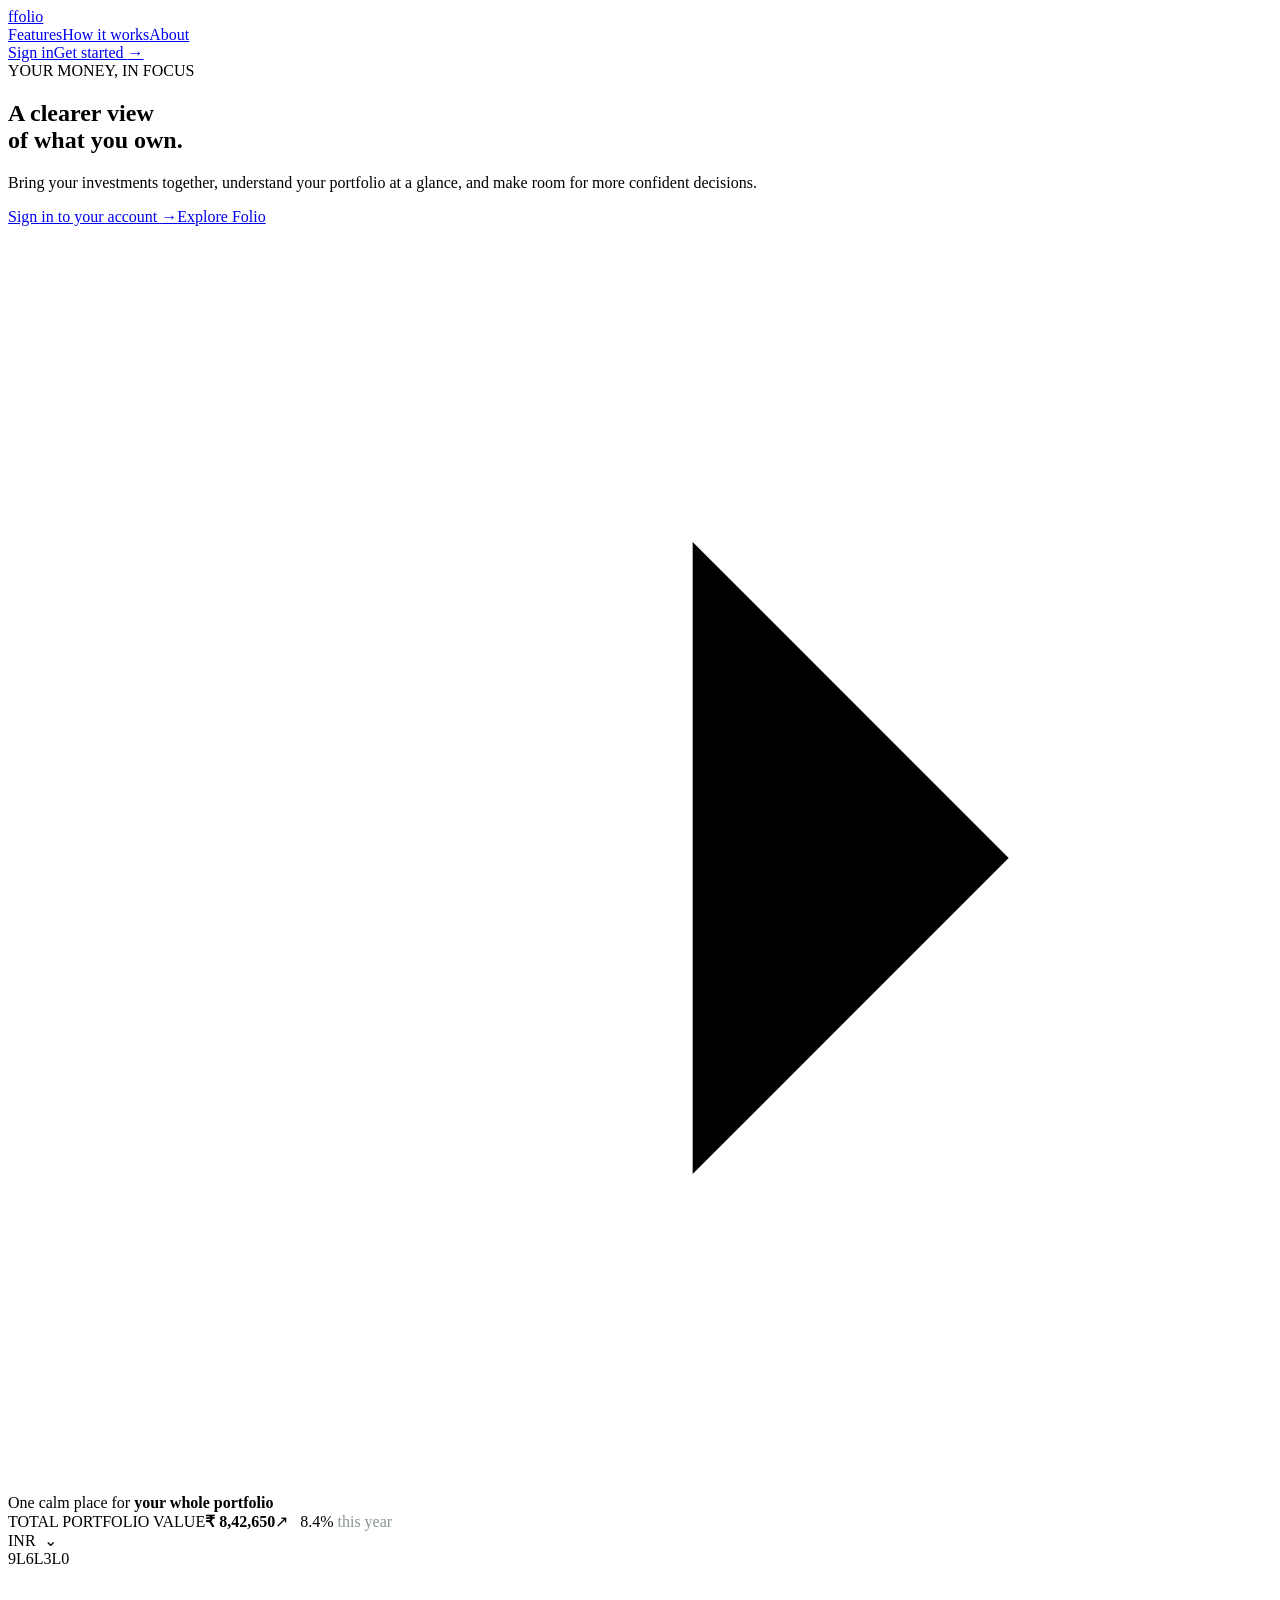
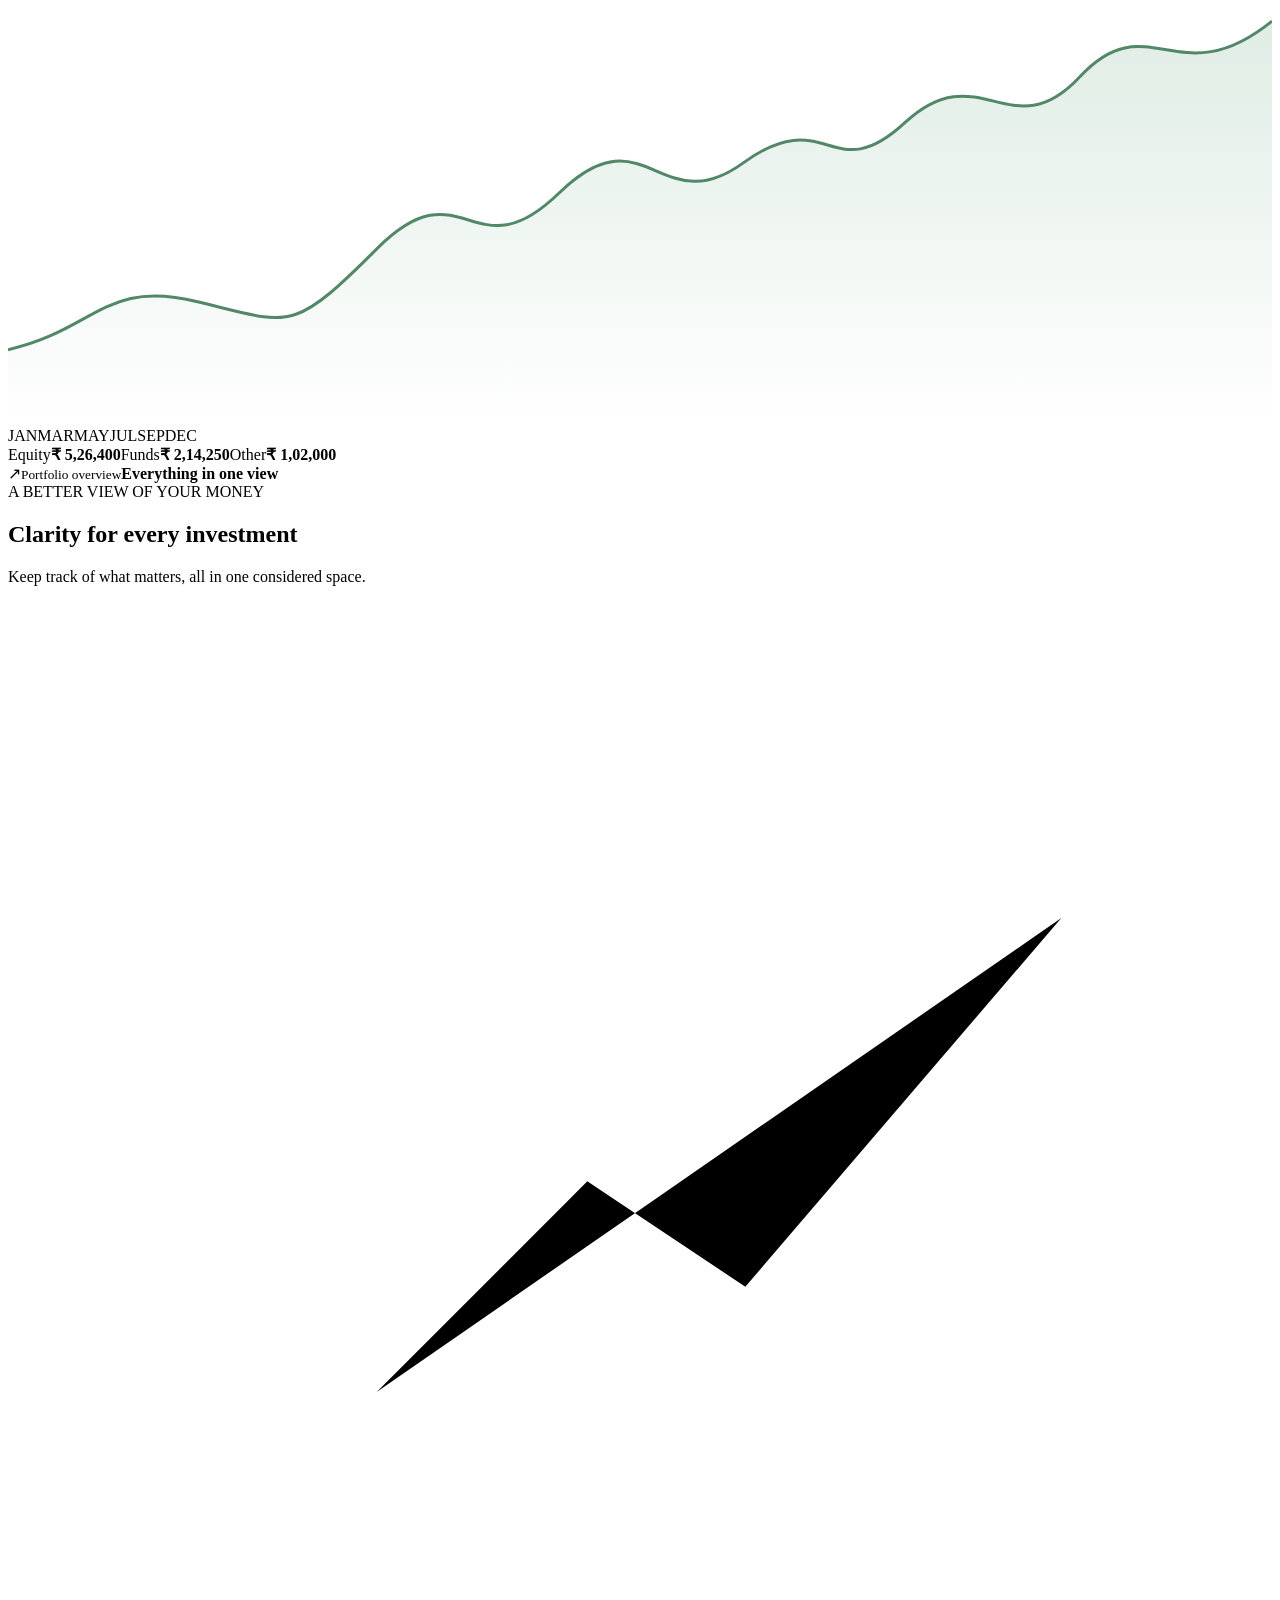
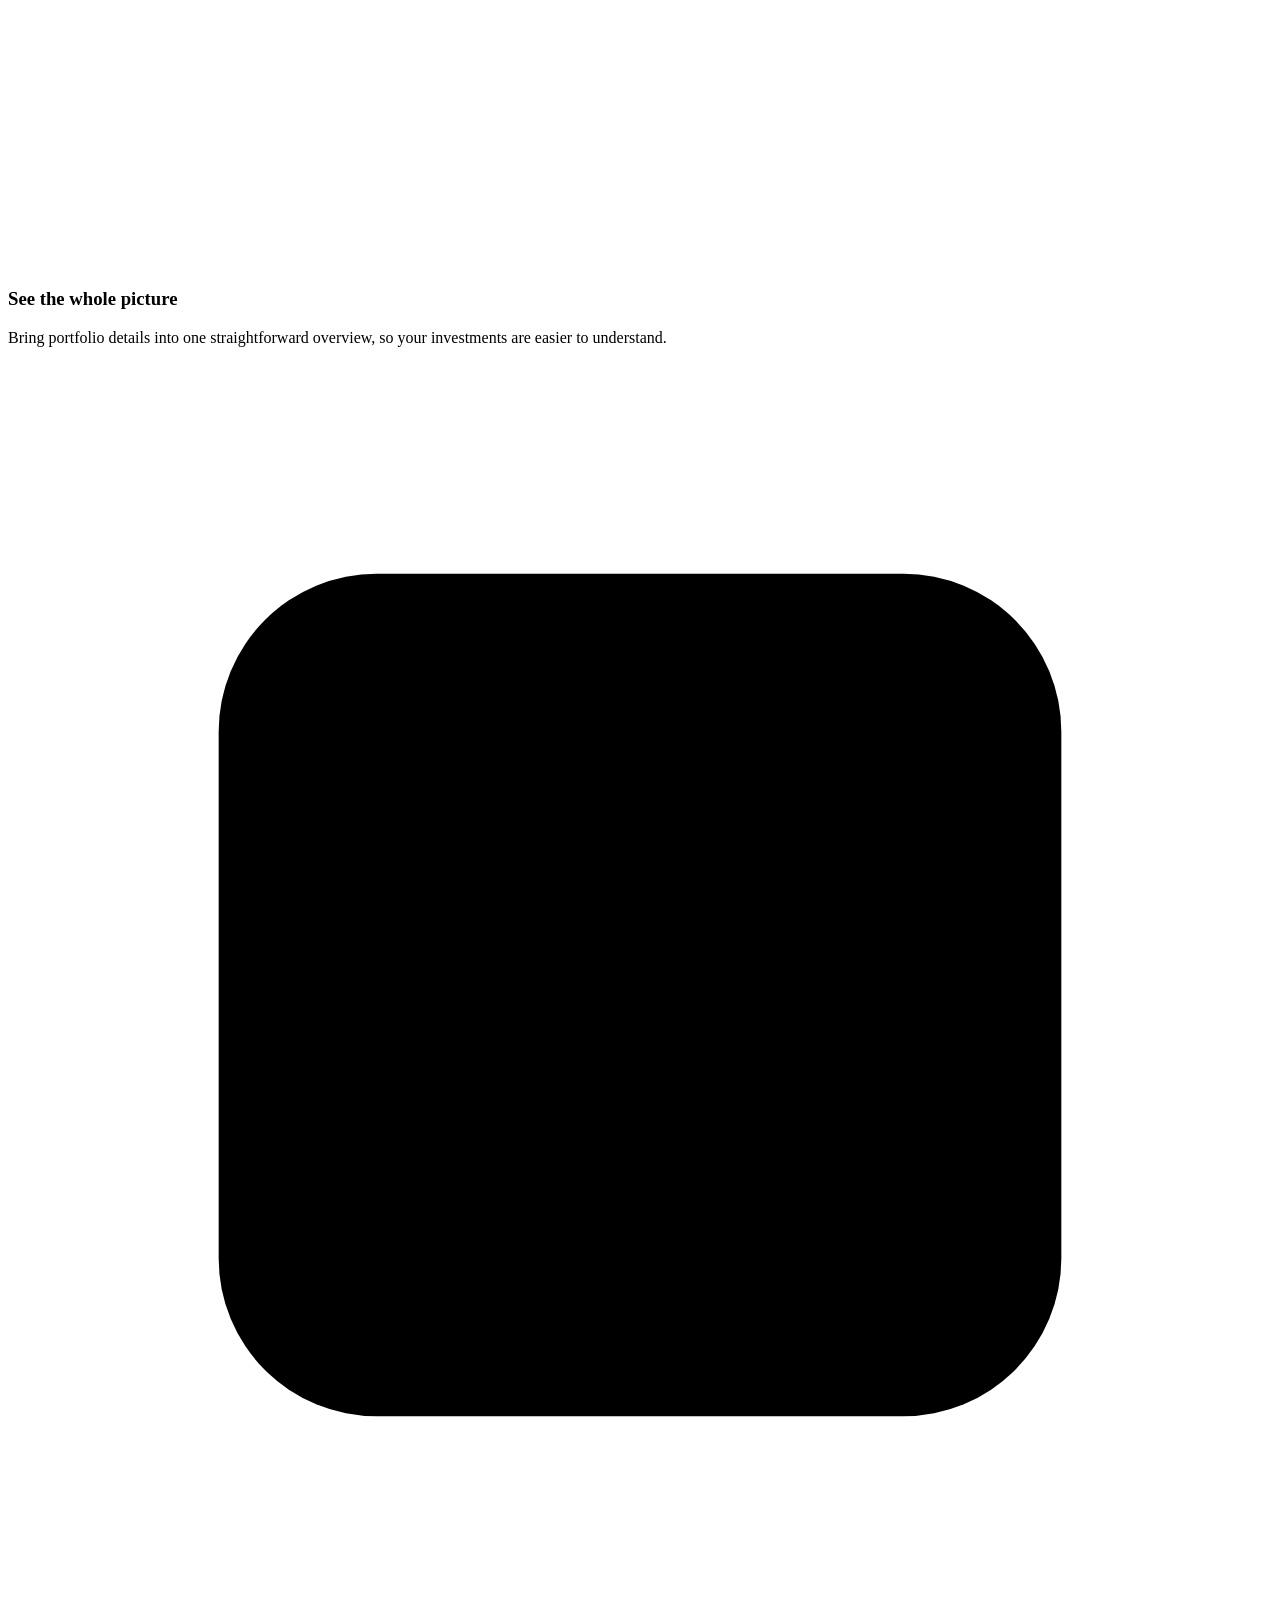
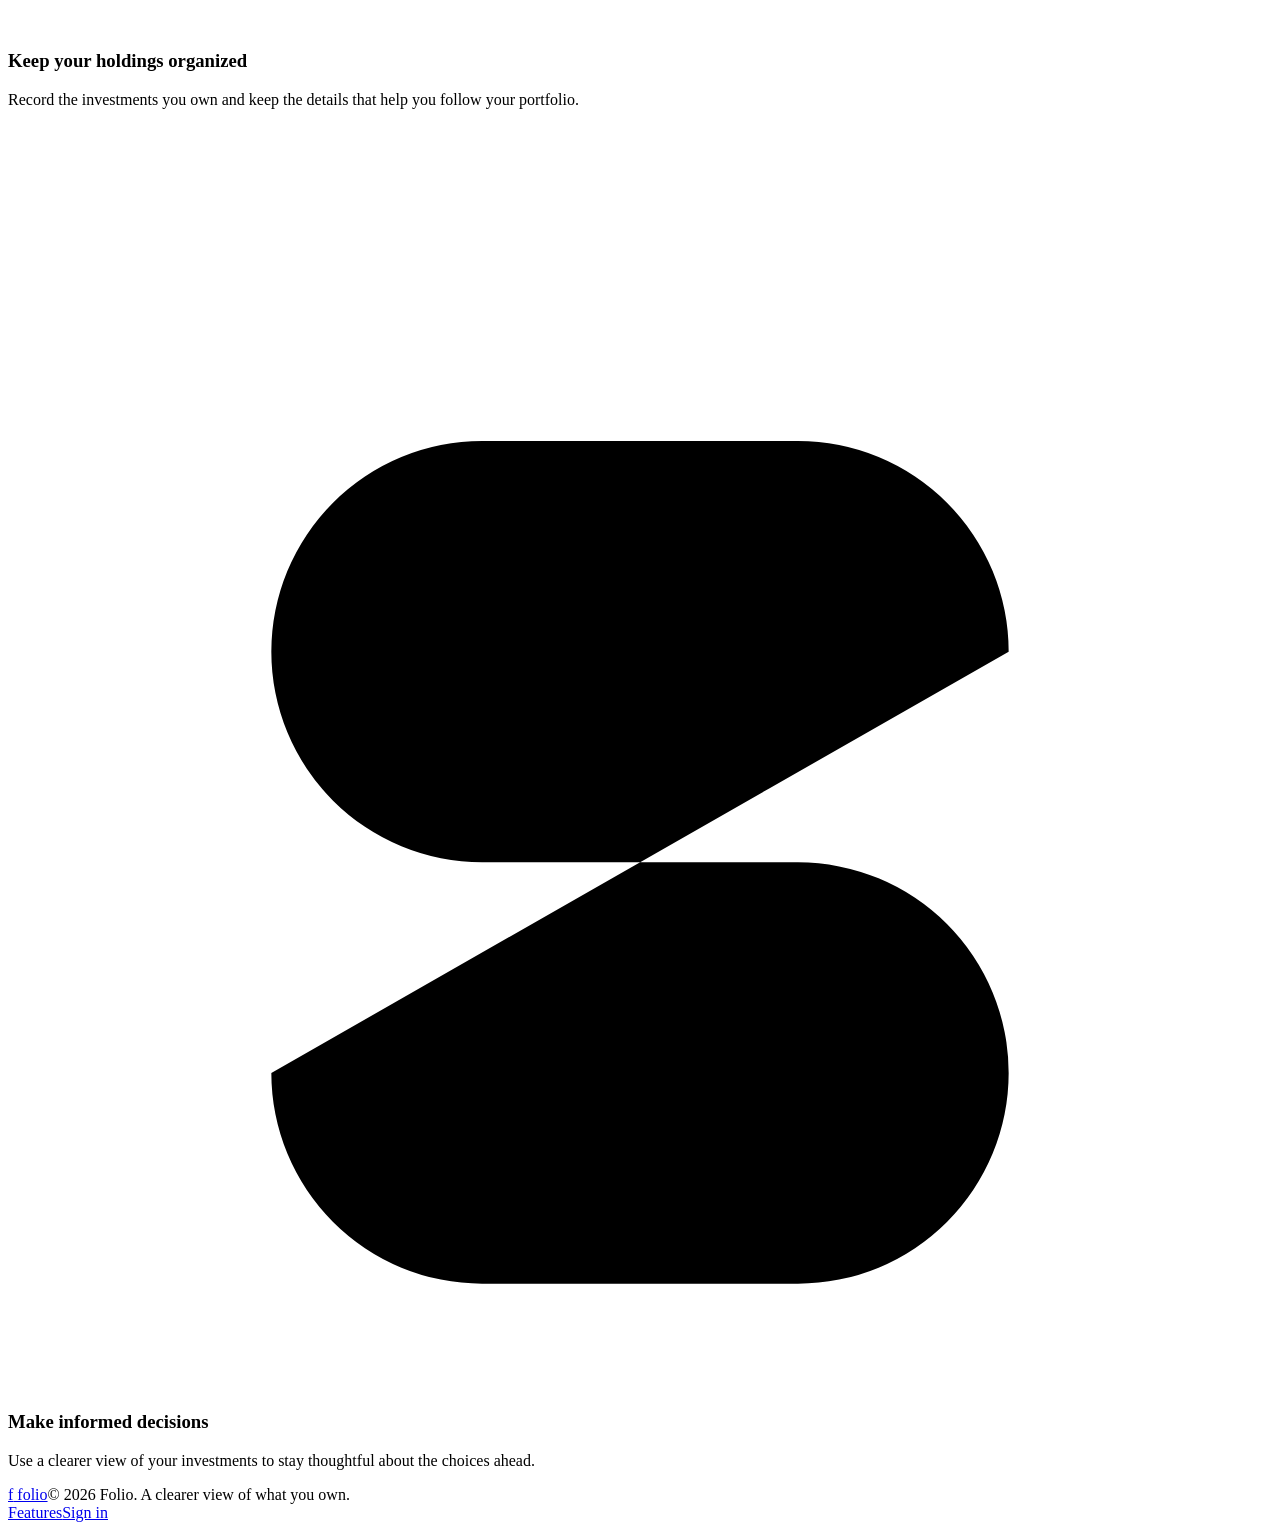
==== src/main/resources/static/index.html @ cc21b484 "User Interface" ====
<!doctype html>
<html lang="en">
<head>
  <meta charset="utf-8">
  <meta name="viewport" content="width=device-width, initial-scale=1">
  <meta name="theme-color" content="#fafbf8">
  <meta name="description" content="Bring your investments together and get a clearer view of your portfolio with Folio.">
  <title>Folio — Your investments, in focus</title>
  <link rel="stylesheet" href="/assets/landing.css">
</head>
<body>
  <header class="topbar wrap">
    <a class="brand" href="/" aria-label="Folio home"><span class="brand-mark">f</span><span>folio</span></a>
    <nav class="nav-links" aria-label="Main navigation"><a href="#features">Features</a><a href="#how-it-works">How it works</a><a href="#about">About</a></nav>
    <div class="nav-actions"><a href="/login.html">Sign in</a><a class="button button-outline" href="/login.html">Get started <span aria-hidden="true">→</span></a></div>
  </header>

  <main>
    <section class="hero wrap" id="about">
      <div class="hero-copy">
        <span class="eyebrow"><i></i> YOUR MONEY, IN FOCUS</span>
        <h1>A clearer view<br>of <span>what you own.</span></h1>
        <p>Bring your investments together, understand your portfolio at a glance, and make room for more confident decisions.</p>
        <div class="hero-actions"><a class="button" href="/login.html">Sign in to your account <span aria-hidden="true">→</span></a><a class="text-arrow" href="#features">Explore Folio <svg viewBox="0 0 24 24" aria-hidden="true"><path d="M4 12h15m-6-6 6 6-6 6"/></svg></a></div>
        <div class="social-proof"><span class="avatars" aria-hidden="true"><i></i><i></i><i></i><i></i></span><span>One calm place for <strong>your whole portfolio</strong></span></div>
      </div>
      <div class="visual" aria-label="Illustration of a portfolio dashboard">
        <div class="dashboard">
          <div class="dash-top"><div><span class="dash-label">TOTAL PORTFOLIO VALUE</span><strong class="dash-value">₹ 8,42,650</strong><span class="dash-change">↗ &nbsp; 8.4% <span style="color:#8b978e;font-weight:400">this year</span></span></div><span class="range">INR &nbsp;⌄</span></div>
          <div class="chart-area"><div class="chart-labels"><span>9L</span><span>6L</span><span>3L</span><span>0</span></div><svg viewBox="0 0 500 180" preserveAspectRatio="none" role="presentation"><defs><linearGradient id="fill" x1="0" x2="0" y1="0" y2="1"><stop offset="0" stop-color="#81b695" stop-opacity=".25"/><stop offset="1" stop-color="#81b695" stop-opacity="0"/></linearGradient></defs><path d="M0 151 C35 143 38 123 75 132 S112 145 146 111 S184 122 218 89 S258 101 291 77 S326 88 355 61 S397 72 424 43 S463 51 500 21 L500 180 L0 180Z" fill="url(#fill)"/><path d="M0 151 C35 143 38 123 75 132 S112 145 146 111 S184 122 218 89 S258 101 291 77 S326 88 355 61 S397 72 424 43 S463 51 500 21" fill="none" stroke="#528768" stroke-width="3" vector-effect="non-scaling-stroke"/></svg></div>
          <div class="chart-bottom"><span>JAN</span><span>MAR</span><span>MAY</span><span>JUL</span><span>SEP</span><span>DEC</span></div>
          <div class="dash-divider"></div><div class="allocation"><span class="asset"><i></i><span>Equity<strong>₹ 5,26,400</strong></span></span><span class="asset"><i></i><span>Funds<strong>₹ 2,14,250</strong></span></span><span class="asset"><i></i><span>Other<strong>₹ 1,02,000</strong></span></span></div>
        </div>
        <div class="float-card"><span class="float-icon">↗</span><span><small>Portfolio overview</small><strong>Everything in one view</strong></span></div>
      </div>
    </section>

    <section class="features" id="features"><div class="wrap"><div class="section-head"><span class="eyebrow">A BETTER VIEW OF YOUR MONEY</span><h2>Clarity for every investment</h2><p>Keep track of what matters, all in one considered space.</p></div>
      <div class="feature-grid" id="how-it-works">
        <article class="feature"><span class="feature-icon"><svg viewBox="0 0 24 24"><path d="M4 19V5m0 14h17M7 15l4-4 3 2 6-7"/></svg></span><h3>See the whole picture</h3><p>Bring portfolio details into one straightforward overview, so your investments are easier to understand.</p></article>
        <article class="feature"><span class="feature-icon"><svg viewBox="0 0 24 24"><rect x="4" y="4" width="16" height="16" rx="3"/><path d="M8 9h8M8 13h5M8 17h3"/></svg></span><h3>Keep your holdings organized</h3><p>Record the investments you own and keep the details that help you follow your portfolio.</p></article>
        <article class="feature"><span class="feature-icon"><svg viewBox="0 0 24 24"><path d="M12 3v18m7-11a4 4 0 0 0-4-4H9a4 4 0 0 0 0 8h6a4 4 0 0 1 0 8H9a4 4 0 0 1-4-4"/></svg></span><h3>Make informed decisions</h3><p>Use a clearer view of your investments to stay thoughtful about the choices ahead.</p></article>
      </div>
    </div></section>
  </main>
  <footer class="footer wrap"><a class="footer-brand" href="/" aria-label="Folio home"><span class="brand-mark">f</span> folio</a><span>© 2026 Folio. A clearer view of what you own.</span><div class="footer-links"><a href="#features">Features</a><a href="/login.html">Sign in</a></div></footer>
</body>
</html>
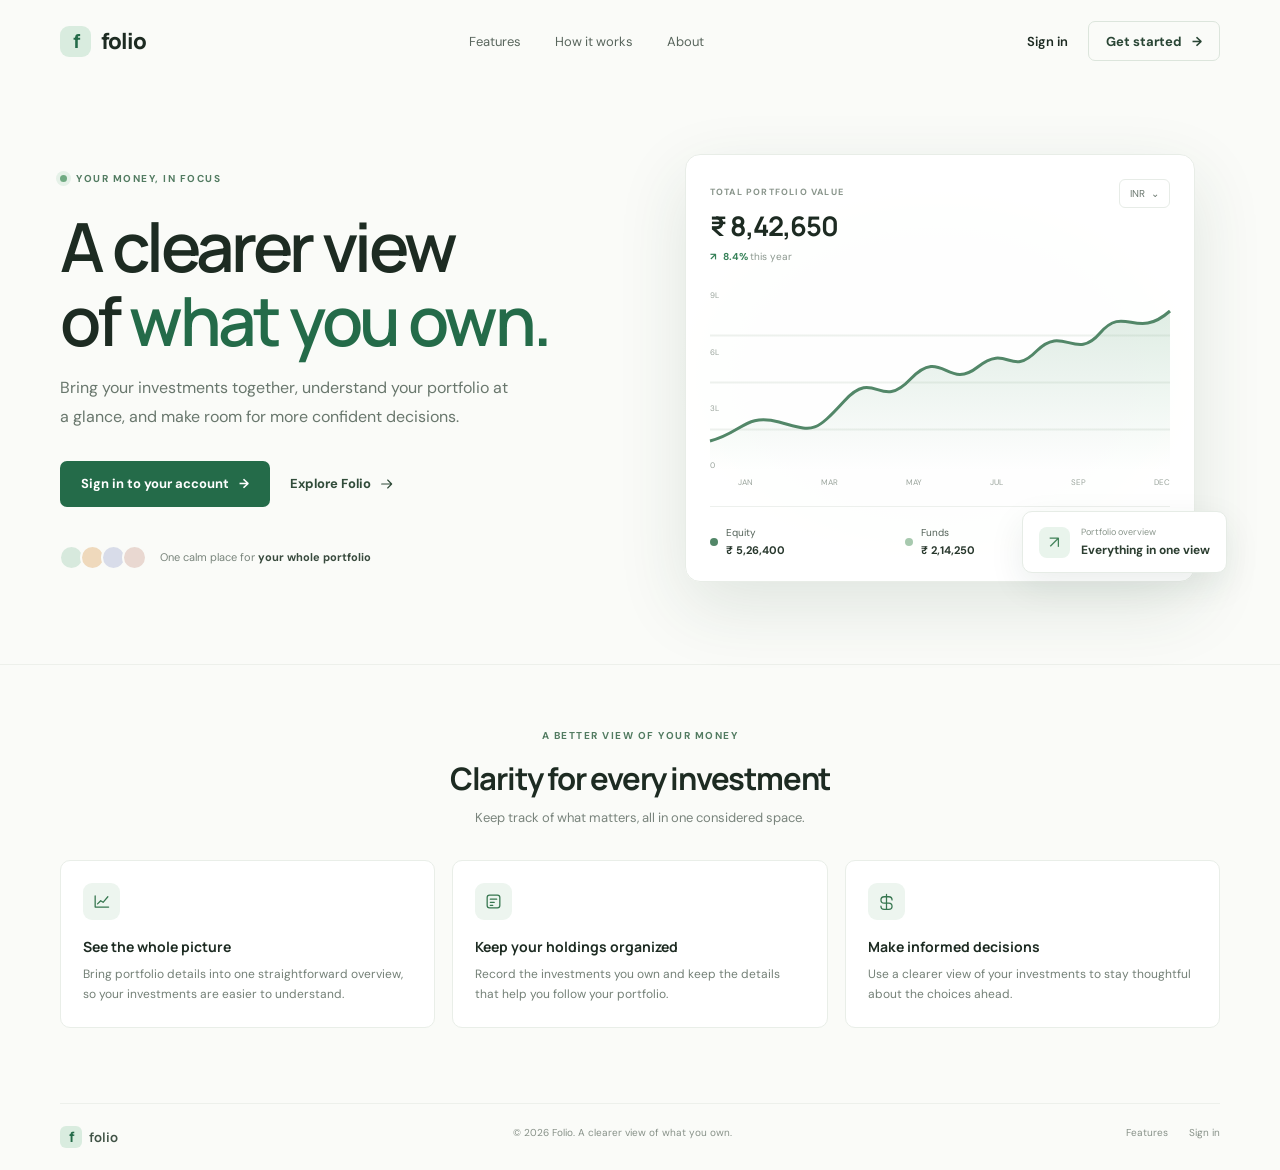
==== commit ad83eaa8: "UI + SignUp + BSE data" ====
--- a/src/main/resources/static/index.html
+++ b/src/main/resources/static/index.html
@@ -6,13 +6,13 @@
   <meta name="theme-color" content="#fafbf8">
   <meta name="description" content="Bring your investments together and get a clearer view of your portfolio with Folio.">
   <title>Folio — Your investments, in focus</title>
-  <link rel="stylesheet" href="/assets/landing.css">
+  <link rel="stylesheet" href="assets/landing.css">
 </head>
 <body>
   <header class="topbar wrap">
-    <a class="brand" href="/" aria-label="Folio home"><span class="brand-mark">f</span><span>folio</span></a>
+    <a class="brand" href="./" aria-label="Folio home"><span class="brand-mark">f</span><span>folio</span></a>
     <nav class="nav-links" aria-label="Main navigation"><a href="#features">Features</a><a href="#how-it-works">How it works</a><a href="#about">About</a></nav>
-    <div class="nav-actions"><a href="/login.html">Sign in</a><a class="button button-outline" href="/login.html">Get started <span aria-hidden="true">→</span></a></div>
+    <div class="nav-actions"><a href="login.html">Sign in</a><a class="button button-outline" href="login.html">Get started <span aria-hidden="true">→</span></a></div>
   </header>
 
   <main>
@@ -21,7 +21,7 @@
         <span class="eyebrow"><i></i> YOUR MONEY, IN FOCUS</span>
         <h1>A clearer view<br>of <span>what you own.</span></h1>
         <p>Bring your investments together, understand your portfolio at a glance, and make room for more confident decisions.</p>
-        <div class="hero-actions"><a class="button" href="/login.html">Sign in to your account <span aria-hidden="true">→</span></a><a class="text-arrow" href="#features">Explore Folio <svg viewBox="0 0 24 24" aria-hidden="true"><path d="M4 12h15m-6-6 6 6-6 6"/></svg></a></div>
+        <div class="hero-actions"><a class="button" href="login.html">Sign in to your account <span aria-hidden="true">→</span></a><a class="text-arrow" href="#features">Explore Folio <svg viewBox="0 0 24 24" aria-hidden="true"><path d="M4 12h15m-6-6 6 6-6 6"/></svg></a></div>
         <div class="social-proof"><span class="avatars" aria-hidden="true"><i></i><i></i><i></i><i></i></span><span>One calm place for <strong>your whole portfolio</strong></span></div>
       </div>
       <div class="visual" aria-label="Illustration of a portfolio dashboard">
@@ -43,6 +43,6 @@
       </div>
     </div></section>
   </main>
-  <footer class="footer wrap"><a class="footer-brand" href="/" aria-label="Folio home"><span class="brand-mark">f</span> folio</a><span>© 2026 Folio. A clearer view of what you own.</span><div class="footer-links"><a href="#features">Features</a><a href="/login.html">Sign in</a></div></footer>
+  <footer class="footer wrap"><a class="footer-brand" href="./" aria-label="Folio home"><span class="brand-mark">f</span> folio</a><span>© 2026 Folio. A clearer view of what you own.</span><div class="footer-links"><a href="#features">Features</a><a href="login.html">Sign in</a></div></footer>
 </body>
 </html>
--- a/src/main/resources/static/assets/landing.css
+++ b/src/main/resources/static/assets/landing.css
@@ -0,0 +1,11 @@
+@import url('https://fonts.googleapis.com/css2?family=DM+Sans:wght@400;500;600;700&family=Manrope:wght@400;500;600;700;800&display=swap');
+
+:root{font-family:"DM Sans",sans-serif;color:#1d2b22;background:#fafbf8;font-synthesis:none;text-rendering:optimizeLegibility;-webkit-font-smoothing:antialiased;--green:#246b49;--dark:#153b2a;--muted:#68766c}
+*{box-sizing:border-box}html{scroll-behavior:smooth}body{min-width:320px;margin:0}a{color:inherit;text-decoration:none}.wrap{width:min(1160px,calc(100% - 64px));margin:auto}
+.topbar{height:82px;display:flex;align-items:center;justify-content:space-between}.brand{display:flex;align-items:center;gap:10px;font:800 22px Manrope,sans-serif;letter-spacing:-1px}.brand-mark{width:31px;height:31px;display:grid;place-items:center;border-radius:9px;background:#d9ecdf;color:#246b49;font:800 19px Manrope,sans-serif}.nav-links{display:flex;align-items:center;gap:34px;color:#59665d;font-size:13px}.nav-links a:hover,.footer a:hover{color:var(--green)}.nav-actions{display:flex;align-items:center;gap:20px;font-size:13px;font-weight:600}.button{display:inline-flex;min-height:46px;align-items:center;justify-content:center;gap:10px;padding:0 20px;border:1px solid transparent;border-radius:7px;background:var(--green);color:white;font-size:13px;font-weight:700;transition:transform .18s,background .18s}.button:hover{transform:translateY(-1px);background:#1c573a}.button-outline{min-height:40px;padding:0 17px;border-color:#dce5dc;background:transparent;color:#294534}.button-outline:hover{background:#f0f6f1;color:var(--green)}
+.hero{display:grid;grid-template-columns:1fr 1.02fr;align-items:center;gap:50px;padding:72px 0 82px}.eyebrow{display:inline-flex;align-items:center;gap:9px;color:#527b61;font-size:10px;font-weight:700;letter-spacing:1.5px}.eyebrow i{width:7px;height:7px;border-radius:50%;background:#70aa82;box-shadow:0 0 0 4px #e5f1e8}.hero h1{max-width:540px;margin:23px 0 17px;font:600 clamp(44px,5.3vw,68px)/1.08 Manrope,sans-serif;letter-spacing:-3.6px}.hero h1 span{color:var(--green)}.hero-copy>p{max-width:450px;margin:0;color:#69776d;font-size:16px;line-height:1.8}.hero-actions{display:flex;align-items:center;gap:20px;margin-top:29px}.text-arrow{display:inline-flex;align-items:center;gap:8px;color:#314c3a;font-size:13px;font-weight:700}.text-arrow svg{width:16px;fill:none;stroke:currentColor;stroke-linecap:round;stroke-linejoin:round;stroke-width:1.7}.social-proof{display:flex;align-items:center;gap:13px;margin-top:38px;color:#78847b;font-size:11px}.avatars{display:flex;padding-left:3px}.avatars i{width:25px;height:25px;margin-left:-4px;border:2px solid #fafbf8;border-radius:50%;background:#d7e9dd}.avatars i:nth-child(2){background:#efd9bc}.avatars i:nth-child(3){background:#d8dce9}.avatars i:nth-child(4){background:#e9d8d1}.social-proof strong{color:#384a3d}
+.visual{position:relative;min-height:410px;display:grid;place-items:center}.visual::before{position:absolute;inset:35px 20px 20px 15px;border-radius:50%;background:radial-gradient(ellipse,#e6f1e8 0,rgba(230,241,232,.5) 48%,transparent 70%);content:""}.dashboard{position:relative;width:min(100%,510px);padding:24px;border:1px solid #e8ede7;border-radius:15px;background:rgba(255,255,255,.94);box-shadow:0 24px 70px rgba(36,70,47,.12)}.dash-top{display:flex;justify-content:space-between;align-items:flex-start}.dash-label{color:#89958b;font-size:9px;font-weight:700;letter-spacing:1.2px}.dash-value{display:block;margin-top:7px;font:700 27px Manrope,sans-serif;letter-spacing:-1px}.dash-change{margin-top:9px;color:#368158;font-size:10px;font-weight:700}.range{padding:7px 10px;border:1px solid #e7ece7;border-radius:6px;color:#6a776e;font-size:10px}.chart-area{position:relative;height:180px;margin-top:25px;background:repeating-linear-gradient(to bottom,transparent 0,transparent 44px,#edf1ed 45px,#edf1ed 46px,transparent 47px)}.chart-area svg{width:100%;height:100%;overflow:visible}.chart-labels{position:absolute;top:0;left:0;display:flex;height:100%;flex-direction:column;justify-content:space-between;color:#9aa49c;font-size:8px}.chart-bottom{display:flex;justify-content:space-between;margin:7px 0 0 28px;color:#9aa49c;font-size:8px}.dash-divider{height:1px;margin:19px 0;background:#edf0ed}.allocation{display:flex;align-items:center;justify-content:space-between}.asset{display:flex;align-items:center;gap:8px;color:#526157;font-size:10px}.asset i{width:8px;height:8px;border-radius:50%;background:#528768}.asset:nth-child(2) i{background:#a7c9ae}.asset:nth-child(3) i{background:#d5b57d}.asset strong{display:block;margin-top:4px;color:#28382d;font-size:11px}.float-card{position:absolute;right:-7px;bottom:9px;display:flex;align-items:center;gap:11px;padding:14px 16px;border:1px solid #e6ece6;border-radius:10px;background:white;box-shadow:0 12px 35px #173d2b16}.float-icon{width:31px;height:31px;display:grid;place-items:center;border-radius:8px;background:#e9f4ec;color:#43835a;font-size:17px}.float-card small{display:block;color:#89958b;font-size:9px}.float-card strong{display:block;margin-top:4px;color:#2c3e31;font-size:12px}
+.features{padding:58px 0 75px;border-top:1px solid #edf0eb}.section-head{text-align:center}.section-head .eyebrow{justify-content:center}.section-head h2{margin:13px 0 10px;font:700 31px Manrope,sans-serif;letter-spacing:-1.2px}.section-head p{margin:0;color:#79847c;font-size:13px}.feature-grid{display:grid;grid-template-columns:repeat(3,1fr);gap:17px;margin-top:34px}.feature{padding:22px;border:1px solid #e9eee8;border-radius:10px;background:white}.feature-icon{width:37px;height:37px;display:grid;place-items:center;border-radius:9px;background:#edf5ef;color:#36764f}.feature-icon svg{width:19px;height:19px;fill:none;stroke:currentColor;stroke-width:1.6;stroke-linecap:round;stroke-linejoin:round}.feature h3{margin:17px 0 8px;font:700 14px Manrope,sans-serif}.feature p{margin:0;color:#748077;font-size:12px;line-height:1.7}.footer{display:flex;justify-content:space-between;padding:22px 0;border-top:1px solid #edf0eb;color:#879188;font-size:10px}.footer-brand{display:flex;align-items:center;gap:7px;font:700 13px Manrope,sans-serif;color:#405346}.footer .brand-mark{width:22px;height:22px;border-radius:6px;font-size:14px}.footer-links{display:flex;gap:21px}
+@media(max-width:850px){.nav-links{gap:17px}.hero{grid-template-columns:1fr;gap:15px;padding-top:54px}.hero-copy{text-align:center}.hero h1,.hero-copy>p{margin-right:auto;margin-left:auto}.hero-actions,.social-proof{justify-content:center}.visual{min-height:380px}.dashboard{width:min(100%,550px)}.features{padding-top:42px}}
+@media(max-width:600px){.wrap{width:calc(100% - 40px)}.topbar{height:70px}.nav-links{display:none}.nav-actions{gap:13px;font-size:12px}.button-outline{min-height:37px;padding:0 13px}.hero{padding:55px 0 48px}.hero h1{font-size:45px;letter-spacing:-2.5px}.hero-copy>p{font-size:14px}.hero-actions{gap:16px}.visual{min-height:310px;margin:0 -6px}.dashboard{padding:18px}.dash-value{font-size:23px}.chart-area{height:145px}.float-card{right:-1px;bottom:0;padding:10px}.features{padding:42px 0 55px}.section-head h2{font-size:26px}.feature-grid{grid-template-columns:1fr;gap:11px;margin-top:25px}.feature{padding:18px}.feature h3{margin-top:12px}.footer{gap:15px;align-items:flex-start}.footer-links{gap:12px}}
+@media(prefers-reduced-motion:reduce){html{scroll-behavior:auto}*,*::before,*::after{transition:none!important}}
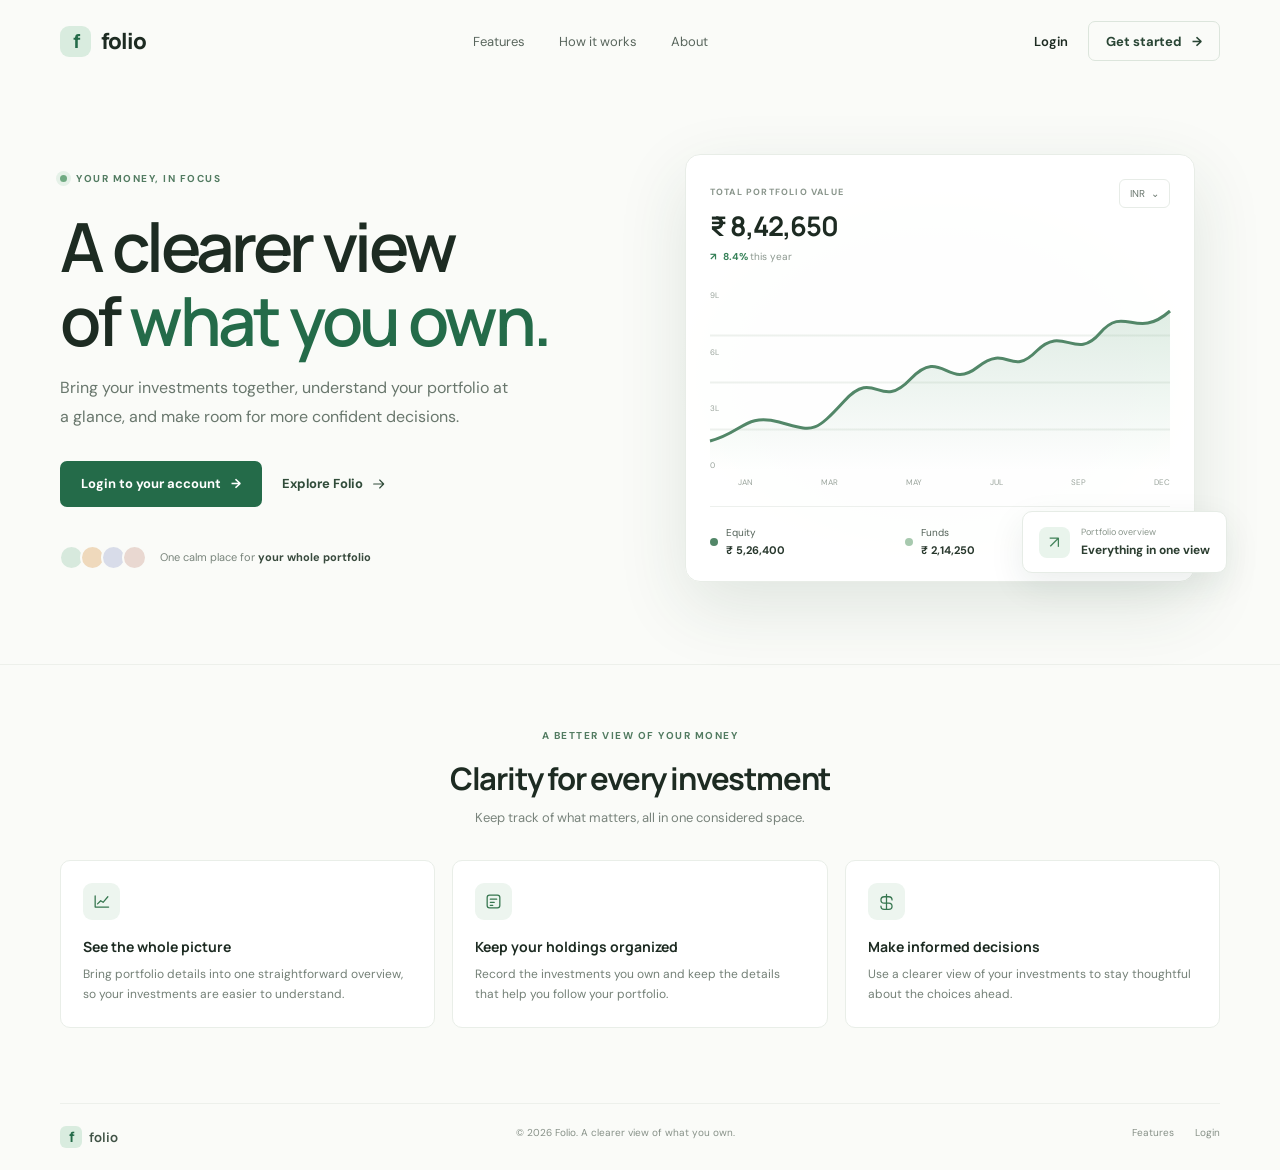
==== commit 5cc586e6: "UI + SignUp + BSE data +Login" ====
--- a/src/main/resources/static/index.html
+++ b/src/main/resources/static/index.html
@@ -12,7 +12,7 @@
   <header class="topbar wrap">
     <a class="brand" href="./" aria-label="Folio home"><span class="brand-mark">f</span><span>folio</span></a>
     <nav class="nav-links" aria-label="Main navigation"><a href="#features">Features</a><a href="#how-it-works">How it works</a><a href="#about">About</a></nav>
-    <div class="nav-actions"><a href="login.html">Sign in</a><a class="button button-outline" href="login.html">Get started <span aria-hidden="true">→</span></a></div>
+    <div class="nav-actions"><a href="login.html">Login</a><a class="button button-outline" href="login.html">Get started <span aria-hidden="true">→</span></a></div>
   </header>
 
   <main>
@@ -21,7 +21,7 @@
         <span class="eyebrow"><i></i> YOUR MONEY, IN FOCUS</span>
         <h1>A clearer view<br>of <span>what you own.</span></h1>
         <p>Bring your investments together, understand your portfolio at a glance, and make room for more confident decisions.</p>
-        <div class="hero-actions"><a class="button" href="login.html">Sign in to your account <span aria-hidden="true">→</span></a><a class="text-arrow" href="#features">Explore Folio <svg viewBox="0 0 24 24" aria-hidden="true"><path d="M4 12h15m-6-6 6 6-6 6"/></svg></a></div>
+        <div class="hero-actions"><a class="button" href="login.html">Login to your account <span aria-hidden="true">→</span></a><a class="text-arrow" href="#features">Explore Folio <svg viewBox="0 0 24 24" aria-hidden="true"><path d="M4 12h15m-6-6 6 6-6 6"/></svg></a></div>
         <div class="social-proof"><span class="avatars" aria-hidden="true"><i></i><i></i><i></i><i></i></span><span>One calm place for <strong>your whole portfolio</strong></span></div>
       </div>
       <div class="visual" aria-label="Illustration of a portfolio dashboard">
@@ -43,6 +43,6 @@
       </div>
     </div></section>
   </main>
-  <footer class="footer wrap"><a class="footer-brand" href="./" aria-label="Folio home"><span class="brand-mark">f</span> folio</a><span>© 2026 Folio. A clearer view of what you own.</span><div class="footer-links"><a href="#features">Features</a><a href="login.html">Sign in</a></div></footer>
+  <footer class="footer wrap"><a class="footer-brand" href="./" aria-label="Folio home"><span class="brand-mark">f</span> folio</a><span>© 2026 Folio. A clearer view of what you own.</span><div class="footer-links"><a href="#features">Features</a><a href="login.html">Login</a></div></footer>
 </body>
 </html>
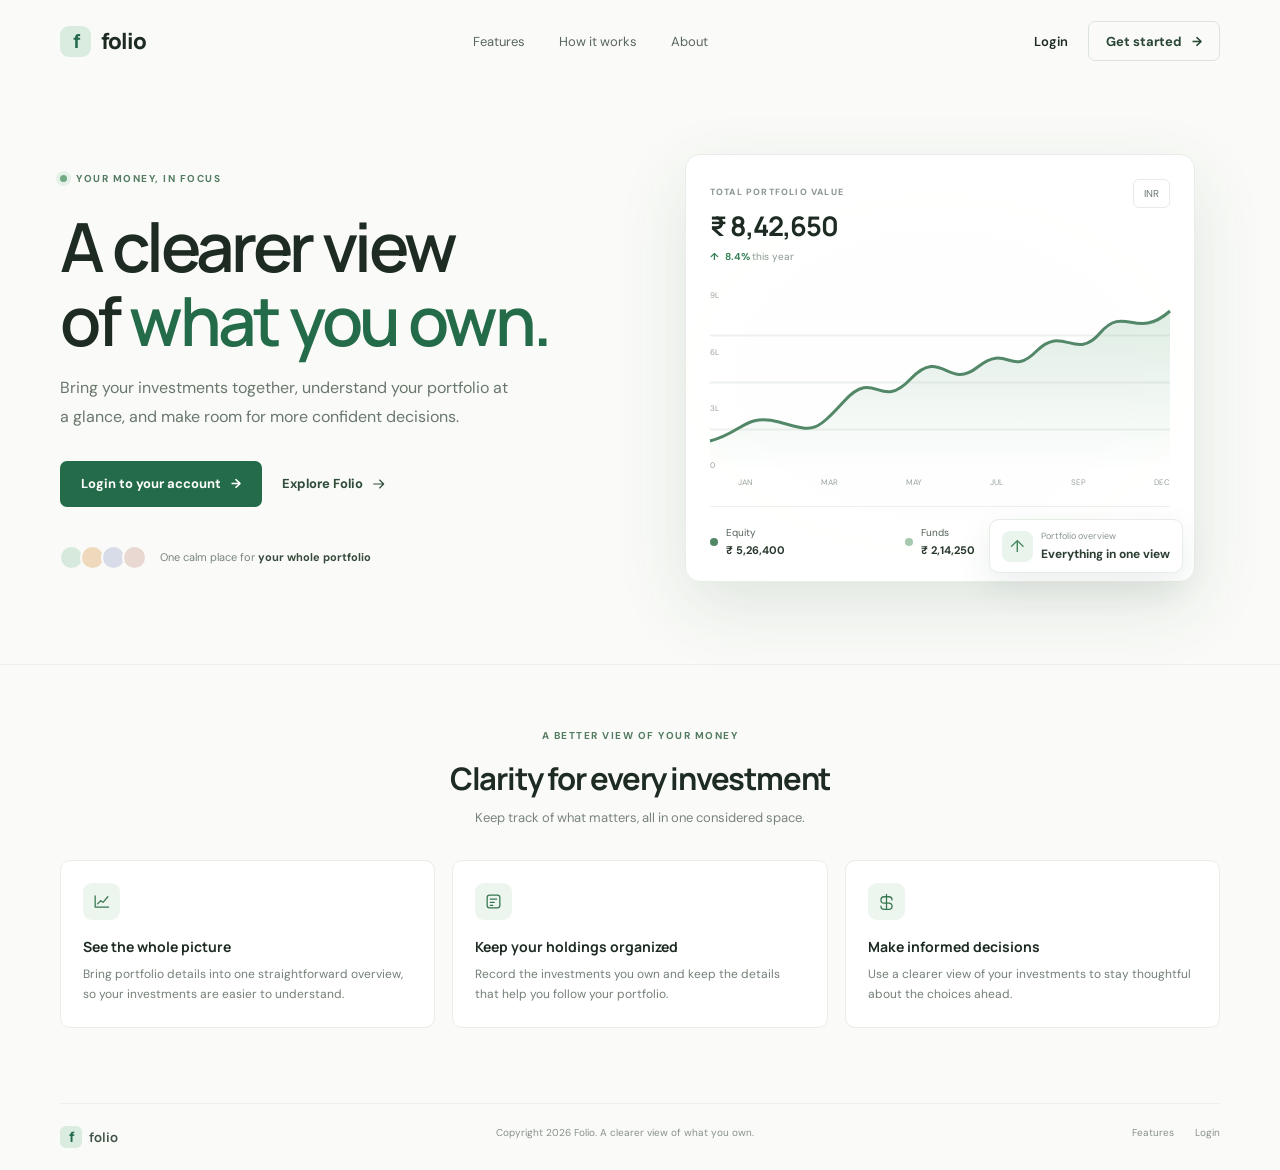
==== commit 4bed788e: "Contains Forgot password, Add Portfolio and Add Holdings features" ====
--- a/src/main/resources/static/index.html
+++ b/src/main/resources/static/index.html
@@ -5,14 +5,14 @@
   <meta name="viewport" content="width=device-width, initial-scale=1">
   <meta name="theme-color" content="#fafbf8">
   <meta name="description" content="Bring your investments together and get a clearer view of your portfolio with Folio.">
-  <title>Folio — Your investments, in focus</title>
+  <title>Folio - Your investments, in focus</title>
   <link rel="stylesheet" href="assets/landing.css">
 </head>
 <body>
   <header class="topbar wrap">
     <a class="brand" href="./" aria-label="Folio home"><span class="brand-mark">f</span><span>folio</span></a>
     <nav class="nav-links" aria-label="Main navigation"><a href="#features">Features</a><a href="#how-it-works">How it works</a><a href="#about">About</a></nav>
-    <div class="nav-actions"><a href="login.html">Login</a><a class="button button-outline" href="login.html">Get started <span aria-hidden="true">→</span></a></div>
+    <div class="nav-actions"><a href="login.html">Login</a><a class="button button-outline" href="login.html">Get started <span aria-hidden="true">&rarr;</span></a></div>
   </header>
 
   <main>
@@ -21,17 +21,17 @@
         <span class="eyebrow"><i></i> YOUR MONEY, IN FOCUS</span>
         <h1>A clearer view<br>of <span>what you own.</span></h1>
         <p>Bring your investments together, understand your portfolio at a glance, and make room for more confident decisions.</p>
-        <div class="hero-actions"><a class="button" href="login.html">Login to your account <span aria-hidden="true">→</span></a><a class="text-arrow" href="#features">Explore Folio <svg viewBox="0 0 24 24" aria-hidden="true"><path d="M4 12h15m-6-6 6 6-6 6"/></svg></a></div>
+        <div class="hero-actions"><a class="button" href="login.html">Login to your account <span aria-hidden="true">&rarr;</span></a><a class="text-arrow" href="#features">Explore Folio <svg viewBox="0 0 24 24" aria-hidden="true"><path d="M4 12h15m-6-6 6 6-6 6"/></svg></a></div>
         <div class="social-proof"><span class="avatars" aria-hidden="true"><i></i><i></i><i></i><i></i></span><span>One calm place for <strong>your whole portfolio</strong></span></div>
       </div>
       <div class="visual" aria-label="Illustration of a portfolio dashboard">
         <div class="dashboard">
-          <div class="dash-top"><div><span class="dash-label">TOTAL PORTFOLIO VALUE</span><strong class="dash-value">₹ 8,42,650</strong><span class="dash-change">↗ &nbsp; 8.4% <span style="color:#8b978e;font-weight:400">this year</span></span></div><span class="range">INR &nbsp;⌄</span></div>
+          <div class="dash-top"><div><span class="dash-label">TOTAL PORTFOLIO VALUE</span><strong class="dash-value">&#8377; 8,42,650</strong><span class="dash-change">&uarr; &nbsp; 8.4% <span style="color:#8b978e;font-weight:400">this year</span></span></div><span class="range">INR</span></div>
           <div class="chart-area"><div class="chart-labels"><span>9L</span><span>6L</span><span>3L</span><span>0</span></div><svg viewBox="0 0 500 180" preserveAspectRatio="none" role="presentation"><defs><linearGradient id="fill" x1="0" x2="0" y1="0" y2="1"><stop offset="0" stop-color="#81b695" stop-opacity=".25"/><stop offset="1" stop-color="#81b695" stop-opacity="0"/></linearGradient></defs><path d="M0 151 C35 143 38 123 75 132 S112 145 146 111 S184 122 218 89 S258 101 291 77 S326 88 355 61 S397 72 424 43 S463 51 500 21 L500 180 L0 180Z" fill="url(#fill)"/><path d="M0 151 C35 143 38 123 75 132 S112 145 146 111 S184 122 218 89 S258 101 291 77 S326 88 355 61 S397 72 424 43 S463 51 500 21" fill="none" stroke="#528768" stroke-width="3" vector-effect="non-scaling-stroke"/></svg></div>
           <div class="chart-bottom"><span>JAN</span><span>MAR</span><span>MAY</span><span>JUL</span><span>SEP</span><span>DEC</span></div>
-          <div class="dash-divider"></div><div class="allocation"><span class="asset"><i></i><span>Equity<strong>₹ 5,26,400</strong></span></span><span class="asset"><i></i><span>Funds<strong>₹ 2,14,250</strong></span></span><span class="asset"><i></i><span>Other<strong>₹ 1,02,000</strong></span></span></div>
+          <div class="dash-divider"></div><div class="allocation"><span class="asset"><i></i><span>Equity<strong>&#8377; 5,26,400</strong></span></span><span class="asset"><i></i><span>Funds<strong>&#8377; 2,14,250</strong></span></span><span class="asset"><i></i><span>Other<strong>&#8377; 1,02,000</strong></span></span></div>
         </div>
-        <div class="float-card"><span class="float-icon">↗</span><span><small>Portfolio overview</small><strong>Everything in one view</strong></span></div>
+        <div class="float-card"><span class="float-icon">&uarr;</span><span><small>Portfolio overview</small><strong>Everything in one view</strong></span></div>
       </div>
     </section>
 
@@ -43,6 +43,6 @@
       </div>
     </div></section>
   </main>
-  <footer class="footer wrap"><a class="footer-brand" href="./" aria-label="Folio home"><span class="brand-mark">f</span> folio</a><span>© 2026 Folio. A clearer view of what you own.</span><div class="footer-links"><a href="#features">Features</a><a href="login.html">Login</a></div></footer>
+  <footer class="footer wrap"><a class="footer-brand" href="./" aria-label="Folio home"><span class="brand-mark">f</span> folio</a><span>Copyright 2026 Folio. A clearer view of what you own.</span><div class="footer-links"><a href="#features">Features</a><a href="login.html">Login</a></div></footer>
 </body>
 </html>
--- a/src/main/resources/static/assets/landing.css
+++ b/src/main/resources/static/assets/landing.css
@@ -4,8 +4,8 @@
 *{box-sizing:border-box}html{scroll-behavior:smooth}body{min-width:320px;margin:0}a{color:inherit;text-decoration:none}.wrap{width:min(1160px,calc(100% - 64px));margin:auto}
 .topbar{height:82px;display:flex;align-items:center;justify-content:space-between}.brand{display:flex;align-items:center;gap:10px;font:800 22px Manrope,sans-serif;letter-spacing:-1px}.brand-mark{width:31px;height:31px;display:grid;place-items:center;border-radius:9px;background:#d9ecdf;color:#246b49;font:800 19px Manrope,sans-serif}.nav-links{display:flex;align-items:center;gap:34px;color:#59665d;font-size:13px}.nav-links a:hover,.footer a:hover{color:var(--green)}.nav-actions{display:flex;align-items:center;gap:20px;font-size:13px;font-weight:600}.button{display:inline-flex;min-height:46px;align-items:center;justify-content:center;gap:10px;padding:0 20px;border:1px solid transparent;border-radius:7px;background:var(--green);color:white;font-size:13px;font-weight:700;transition:transform .18s,background .18s}.button:hover{transform:translateY(-1px);background:#1c573a}.button-outline{min-height:40px;padding:0 17px;border-color:#dce5dc;background:transparent;color:#294534}.button-outline:hover{background:#f0f6f1;color:var(--green)}
 .hero{display:grid;grid-template-columns:1fr 1.02fr;align-items:center;gap:50px;padding:72px 0 82px}.eyebrow{display:inline-flex;align-items:center;gap:9px;color:#527b61;font-size:10px;font-weight:700;letter-spacing:1.5px}.eyebrow i{width:7px;height:7px;border-radius:50%;background:#70aa82;box-shadow:0 0 0 4px #e5f1e8}.hero h1{max-width:540px;margin:23px 0 17px;font:600 clamp(44px,5.3vw,68px)/1.08 Manrope,sans-serif;letter-spacing:-3.6px}.hero h1 span{color:var(--green)}.hero-copy>p{max-width:450px;margin:0;color:#69776d;font-size:16px;line-height:1.8}.hero-actions{display:flex;align-items:center;gap:20px;margin-top:29px}.text-arrow{display:inline-flex;align-items:center;gap:8px;color:#314c3a;font-size:13px;font-weight:700}.text-arrow svg{width:16px;fill:none;stroke:currentColor;stroke-linecap:round;stroke-linejoin:round;stroke-width:1.7}.social-proof{display:flex;align-items:center;gap:13px;margin-top:38px;color:#78847b;font-size:11px}.avatars{display:flex;padding-left:3px}.avatars i{width:25px;height:25px;margin-left:-4px;border:2px solid #fafbf8;border-radius:50%;background:#d7e9dd}.avatars i:nth-child(2){background:#efd9bc}.avatars i:nth-child(3){background:#d8dce9}.avatars i:nth-child(4){background:#e9d8d1}.social-proof strong{color:#384a3d}
-.visual{position:relative;min-height:410px;display:grid;place-items:center}.visual::before{position:absolute;inset:35px 20px 20px 15px;border-radius:50%;background:radial-gradient(ellipse,#e6f1e8 0,rgba(230,241,232,.5) 48%,transparent 70%);content:""}.dashboard{position:relative;width:min(100%,510px);padding:24px;border:1px solid #e8ede7;border-radius:15px;background:rgba(255,255,255,.94);box-shadow:0 24px 70px rgba(36,70,47,.12)}.dash-top{display:flex;justify-content:space-between;align-items:flex-start}.dash-label{color:#89958b;font-size:9px;font-weight:700;letter-spacing:1.2px}.dash-value{display:block;margin-top:7px;font:700 27px Manrope,sans-serif;letter-spacing:-1px}.dash-change{margin-top:9px;color:#368158;font-size:10px;font-weight:700}.range{padding:7px 10px;border:1px solid #e7ece7;border-radius:6px;color:#6a776e;font-size:10px}.chart-area{position:relative;height:180px;margin-top:25px;background:repeating-linear-gradient(to bottom,transparent 0,transparent 44px,#edf1ed 45px,#edf1ed 46px,transparent 47px)}.chart-area svg{width:100%;height:100%;overflow:visible}.chart-labels{position:absolute;top:0;left:0;display:flex;height:100%;flex-direction:column;justify-content:space-between;color:#9aa49c;font-size:8px}.chart-bottom{display:flex;justify-content:space-between;margin:7px 0 0 28px;color:#9aa49c;font-size:8px}.dash-divider{height:1px;margin:19px 0;background:#edf0ed}.allocation{display:flex;align-items:center;justify-content:space-between}.asset{display:flex;align-items:center;gap:8px;color:#526157;font-size:10px}.asset i{width:8px;height:8px;border-radius:50%;background:#528768}.asset:nth-child(2) i{background:#a7c9ae}.asset:nth-child(3) i{background:#d5b57d}.asset strong{display:block;margin-top:4px;color:#28382d;font-size:11px}.float-card{position:absolute;right:-7px;bottom:9px;display:flex;align-items:center;gap:11px;padding:14px 16px;border:1px solid #e6ece6;border-radius:10px;background:white;box-shadow:0 12px 35px #173d2b16}.float-icon{width:31px;height:31px;display:grid;place-items:center;border-radius:8px;background:#e9f4ec;color:#43835a;font-size:17px}.float-card small{display:block;color:#89958b;font-size:9px}.float-card strong{display:block;margin-top:4px;color:#2c3e31;font-size:12px}
+.visual{position:relative;min-height:410px;display:grid;place-items:center}.visual::before{position:absolute;inset:35px 20px 20px 15px;border-radius:50%;background:radial-gradient(ellipse,#e6f1e8 0,rgba(230,241,232,.5) 48%,transparent 70%);content:""}.dashboard{position:relative;width:min(100%,510px);padding:24px;border:1px solid #e8ede7;border-radius:15px;background:rgba(255,255,255,.94);box-shadow:0 24px 70px rgba(36,70,47,.12)}.dash-top{display:flex;justify-content:space-between;align-items:flex-start}.dash-label{color:#89958b;font-size:9px;font-weight:700;letter-spacing:1.2px}.dash-value{display:block;margin-top:7px;font:700 27px Manrope,sans-serif;letter-spacing:-1px}.dash-change{margin-top:9px;color:#368158;font-size:10px;font-weight:700}.range{padding:7px 10px;border:1px solid #e7ece7;border-radius:6px;color:#6a776e;font-size:10px}.chart-area{position:relative;height:180px;margin-top:25px;background:repeating-linear-gradient(to bottom,transparent 0,transparent 44px,#edf1ed 45px,#edf1ed 46px,transparent 47px)}.chart-area svg{width:100%;height:100%;overflow:visible}.chart-labels{position:absolute;top:0;left:0;display:flex;height:100%;flex-direction:column;justify-content:space-between;color:#9aa49c;font-size:8px}.chart-bottom{display:flex;justify-content:space-between;margin:7px 0 0 28px;color:#9aa49c;font-size:8px}.dash-divider{height:1px;margin:19px 0;background:#edf0ed}.allocation{display:flex;align-items:center;justify-content:space-between}.asset{display:flex;align-items:center;gap:8px;color:#526157;font-size:10px}.asset i{width:8px;height:8px;border-radius:50%;background:#528768}.asset:nth-child(2) i{background:#a7c9ae}.asset:nth-child(3) i{background:#d5b57d}.asset strong{display:block;margin-top:4px;color:#28382d;font-size:11px}.float-card{position:absolute;right:max(12px,calc((100% - 510px)/2 + 12px));bottom:9px;max-width:calc(100% - 24px);display:flex;align-items:center;gap:8px;padding:10px 12px;border:1px solid #e6ece6;border-radius:10px;background:white;box-shadow:0 12px 35px #173d2b16}.float-icon{width:31px;height:31px;display:grid;place-items:center;border-radius:8px;background:#e9f4ec;color:#43835a;font-size:17px}.float-card small{display:block;color:#89958b;font-size:9px}.float-card strong{display:block;margin-top:4px;color:#2c3e31;font-size:12px}
 .features{padding:58px 0 75px;border-top:1px solid #edf0eb}.section-head{text-align:center}.section-head .eyebrow{justify-content:center}.section-head h2{margin:13px 0 10px;font:700 31px Manrope,sans-serif;letter-spacing:-1.2px}.section-head p{margin:0;color:#79847c;font-size:13px}.feature-grid{display:grid;grid-template-columns:repeat(3,1fr);gap:17px;margin-top:34px}.feature{padding:22px;border:1px solid #e9eee8;border-radius:10px;background:white}.feature-icon{width:37px;height:37px;display:grid;place-items:center;border-radius:9px;background:#edf5ef;color:#36764f}.feature-icon svg{width:19px;height:19px;fill:none;stroke:currentColor;stroke-width:1.6;stroke-linecap:round;stroke-linejoin:round}.feature h3{margin:17px 0 8px;font:700 14px Manrope,sans-serif}.feature p{margin:0;color:#748077;font-size:12px;line-height:1.7}.footer{display:flex;justify-content:space-between;padding:22px 0;border-top:1px solid #edf0eb;color:#879188;font-size:10px}.footer-brand{display:flex;align-items:center;gap:7px;font:700 13px Manrope,sans-serif;color:#405346}.footer .brand-mark{width:22px;height:22px;border-radius:6px;font-size:14px}.footer-links{display:flex;gap:21px}
-@media(max-width:850px){.nav-links{gap:17px}.hero{grid-template-columns:1fr;gap:15px;padding-top:54px}.hero-copy{text-align:center}.hero h1,.hero-copy>p{margin-right:auto;margin-left:auto}.hero-actions,.social-proof{justify-content:center}.visual{min-height:380px}.dashboard{width:min(100%,550px)}.features{padding-top:42px}}
-@media(max-width:600px){.wrap{width:calc(100% - 40px)}.topbar{height:70px}.nav-links{display:none}.nav-actions{gap:13px;font-size:12px}.button-outline{min-height:37px;padding:0 13px}.hero{padding:55px 0 48px}.hero h1{font-size:45px;letter-spacing:-2.5px}.hero-copy>p{font-size:14px}.hero-actions{gap:16px}.visual{min-height:310px;margin:0 -6px}.dashboard{padding:18px}.dash-value{font-size:23px}.chart-area{height:145px}.float-card{right:-1px;bottom:0;padding:10px}.features{padding:42px 0 55px}.section-head h2{font-size:26px}.feature-grid{grid-template-columns:1fr;gap:11px;margin-top:25px}.feature{padding:18px}.feature h3{margin-top:12px}.footer{gap:15px;align-items:flex-start}.footer-links{gap:12px}}
+@media(max-width:850px){.nav-links{gap:17px}.hero{grid-template-columns:1fr;gap:15px;padding-top:54px}.hero-copy{text-align:center}.hero h1,.hero-copy>p{margin-right:auto;margin-left:auto}.hero-actions,.social-proof{justify-content:center}.visual{min-height:380px}.dashboard{width:min(100%,550px)}.float-card{right:max(12px,calc((100% - 550px)/2 + 12px))}.features{padding-top:42px}}
+@media(max-width:600px){.wrap{width:calc(100% - 40px)}.topbar{height:70px}.nav-links{display:none}.nav-actions{gap:13px;font-size:12px}.button-outline{min-height:37px;padding:0 13px}.hero{padding:55px 0 48px}.hero h1{font-size:45px;letter-spacing:-2.5px}.hero-copy>p{font-size:14px}.hero-actions{gap:16px}.visual{min-height:310px;margin:0 -6px}.dashboard{padding:18px}.dash-value{font-size:23px}.chart-area{height:145px}.float-card{right:12px;bottom:0;padding:9px 10px}.features{padding:42px 0 55px}.section-head h2{font-size:26px}.feature-grid{grid-template-columns:1fr;gap:11px;margin-top:25px}.feature{padding:18px}.feature h3{margin-top:12px}.footer{gap:15px;align-items:flex-start}.footer-links{gap:12px}}
 @media(prefers-reduced-motion:reduce){html{scroll-behavior:auto}*,*::before,*::after{transition:none!important}}
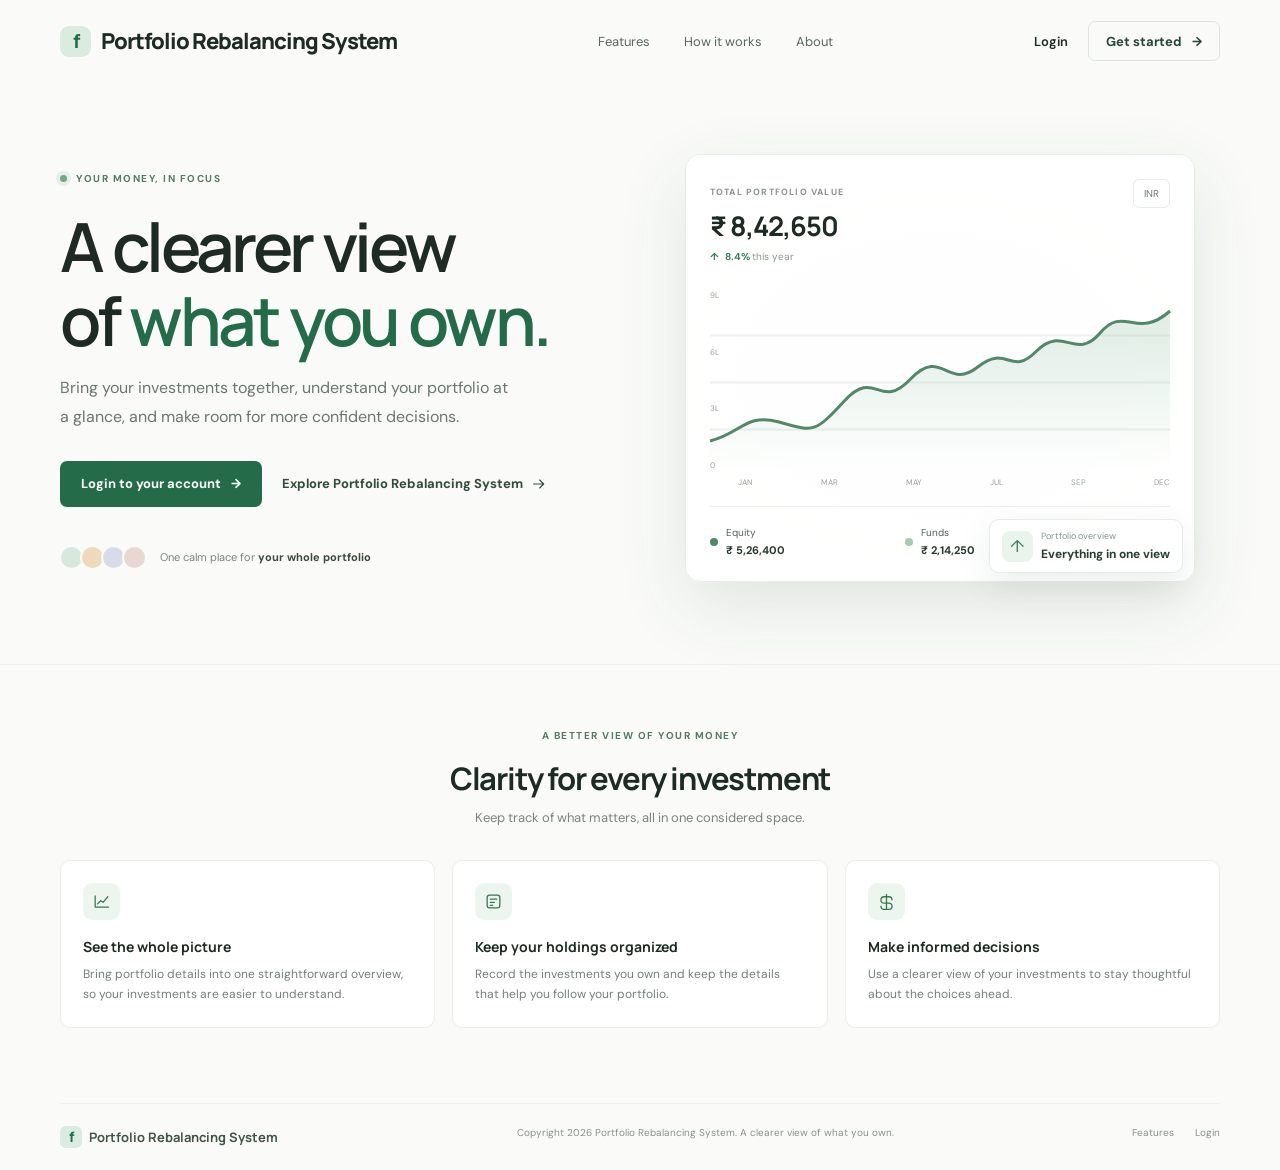
==== commit 54e5fd8c: "Login and Dashboard pages alignments" ====
--- a/src/main/resources/static/index.html
+++ b/src/main/resources/static/index.html
@@ -4,13 +4,13 @@
   <meta charset="utf-8">
   <meta name="viewport" content="width=device-width, initial-scale=1">
   <meta name="theme-color" content="#fafbf8">
-  <meta name="description" content="Bring your investments together and get a clearer view of your portfolio with Folio.">
-  <title>Folio - Your investments, in focus</title>
+  <meta name="description" content="Bring your investments together and get a clearer view of your portfolio with Portfolio Rebalancing System.">
+  <title>Portfolio Rebalancing System - Your investments, in focus</title>
   <link rel="stylesheet" href="assets/landing.css">
 </head>
 <body>
   <header class="topbar wrap">
-    <a class="brand" href="./" aria-label="Folio home"><span class="brand-mark">f</span><span>folio</span></a>
+    <a class="brand" href="./" aria-label="Portfolio Rebalancing System home"><span class="brand-mark">f</span><span>Portfolio Rebalancing System</span></a>
     <nav class="nav-links" aria-label="Main navigation"><a href="#features">Features</a><a href="#how-it-works">How it works</a><a href="#about">About</a></nav>
     <div class="nav-actions"><a href="login.html">Login</a><a class="button button-outline" href="login.html">Get started <span aria-hidden="true">&rarr;</span></a></div>
   </header>
@@ -21,7 +21,7 @@
         <span class="eyebrow"><i></i> YOUR MONEY, IN FOCUS</span>
         <h1>A clearer view<br>of <span>what you own.</span></h1>
         <p>Bring your investments together, understand your portfolio at a glance, and make room for more confident decisions.</p>
-        <div class="hero-actions"><a class="button" href="login.html">Login to your account <span aria-hidden="true">&rarr;</span></a><a class="text-arrow" href="#features">Explore Folio <svg viewBox="0 0 24 24" aria-hidden="true"><path d="M4 12h15m-6-6 6 6-6 6"/></svg></a></div>
+        <div class="hero-actions"><a class="button" href="login.html">Login to your account <span aria-hidden="true">&rarr;</span></a><a class="text-arrow" href="#features">Explore Portfolio Rebalancing System <svg viewBox="0 0 24 24" aria-hidden="true"><path d="M4 12h15m-6-6 6 6-6 6"/></svg></a></div>
         <div class="social-proof"><span class="avatars" aria-hidden="true"><i></i><i></i><i></i><i></i></span><span>One calm place for <strong>your whole portfolio</strong></span></div>
       </div>
       <div class="visual" aria-label="Illustration of a portfolio dashboard">
@@ -43,6 +43,6 @@
       </div>
     </div></section>
   </main>
-  <footer class="footer wrap"><a class="footer-brand" href="./" aria-label="Folio home"><span class="brand-mark">f</span> folio</a><span>Copyright 2026 Folio. A clearer view of what you own.</span><div class="footer-links"><a href="#features">Features</a><a href="login.html">Login</a></div></footer>
+  <footer class="footer wrap"><a class="footer-brand" href="./" aria-label="Portfolio Rebalancing System home"><span class="brand-mark">f</span> Portfolio Rebalancing System</a><span>Copyright 2026 Portfolio Rebalancing System. A clearer view of what you own.</span><div class="footer-links"><a href="#features">Features</a><a href="login.html">Login</a></div></footer>
 </body>
 </html>
